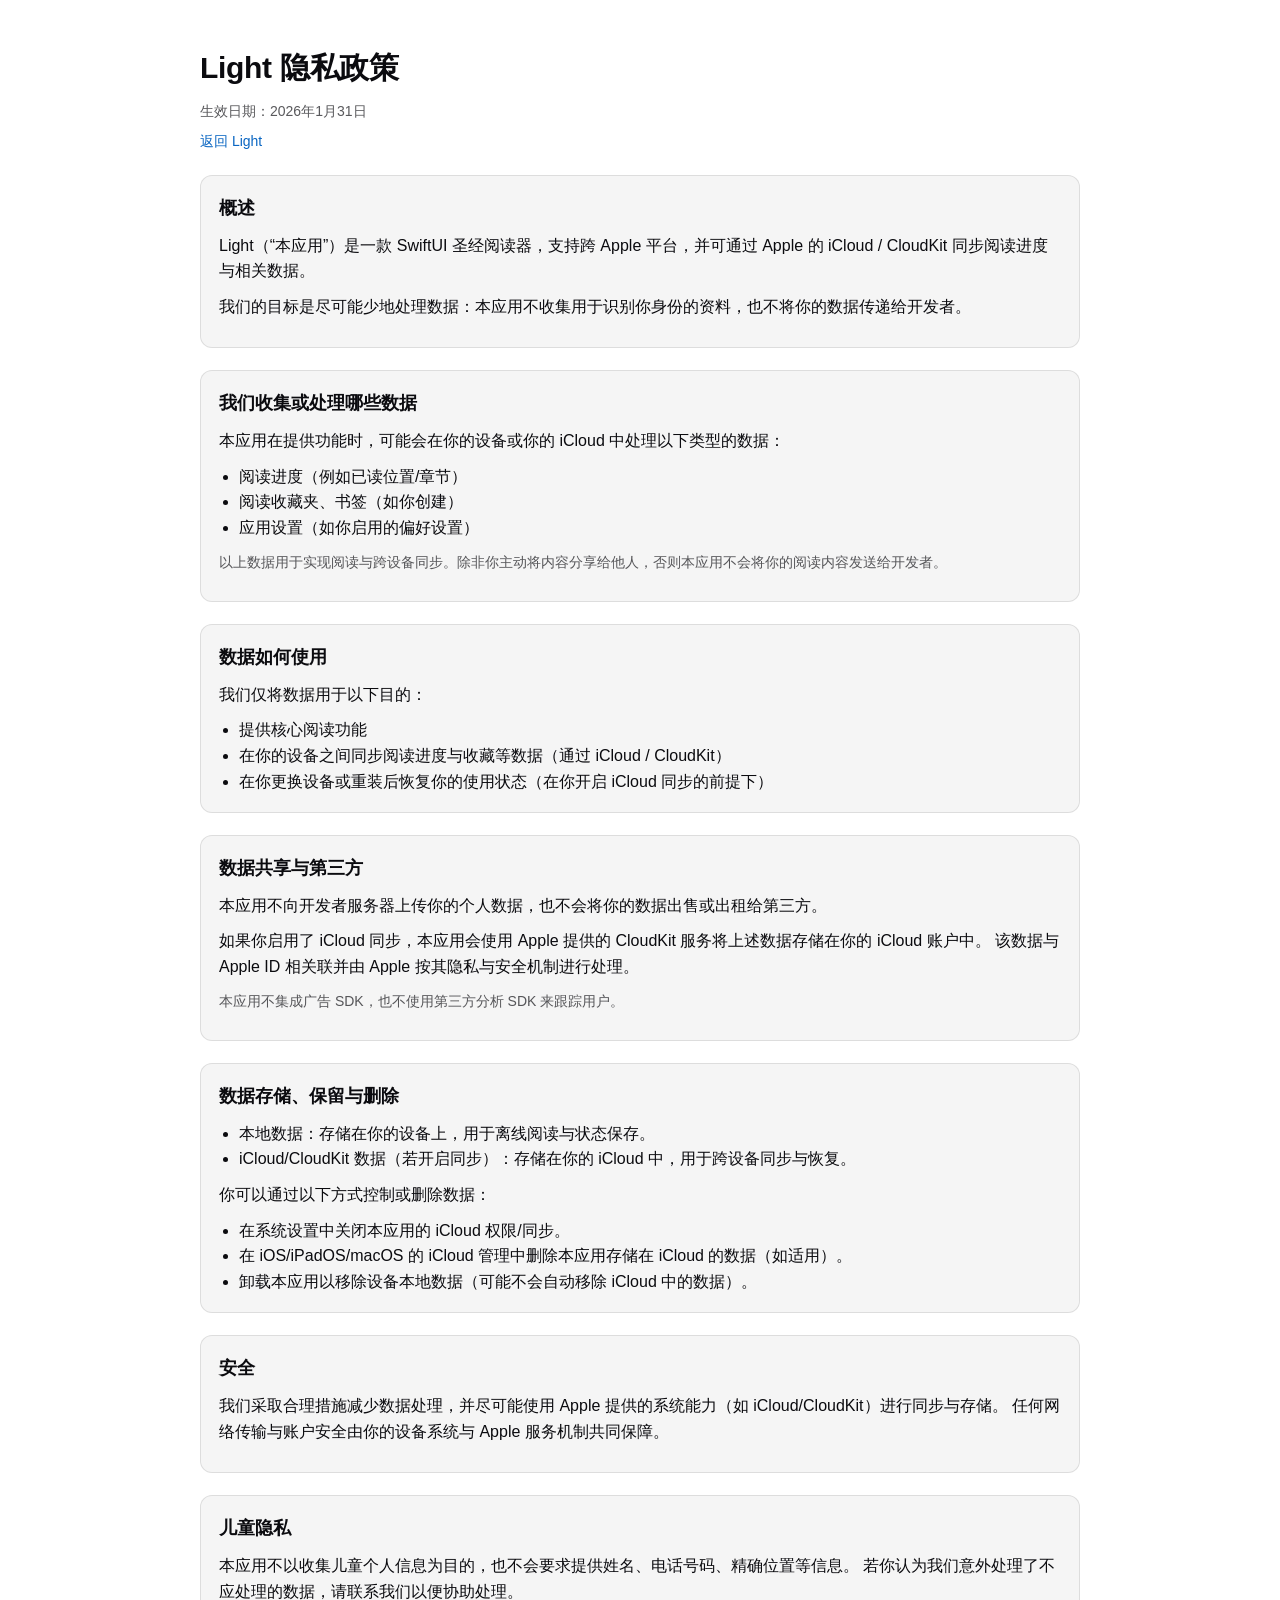
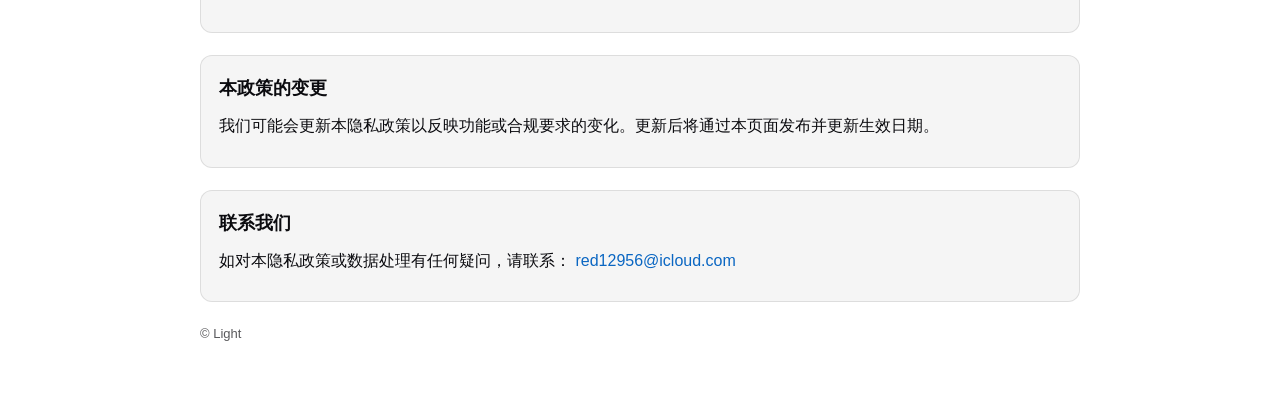
==== light-privacy.html @ f084c037 "Version 1" ====
<!doctype html>
<html lang="zh-CN">
	<head>
		<meta charset="utf-8" />
		<meta name="viewport" content="width=device-width, initial-scale=1" />
		<meta name="color-scheme" content="light dark" />
		<title>Light 隐私政策</title>
		<style>
			:root {
				--fg: #0b0b0f;
				--muted: rgba(11, 11, 15, 0.68);
				--bg: #ffffff;
				--card: rgba(11, 11, 15, 0.04);
				--border: rgba(11, 11, 15, 0.10);
				--link: #0a66c2;
			}

			@media (prefers-color-scheme: dark) {
				:root {
					--fg: #f5f6f8;
					--muted: rgba(245, 246, 248, 0.68);
					--bg: #0b0b0f;
					--card: rgba(245, 246, 248, 0.06);
					--border: rgba(245, 246, 248, 0.14);
					--link: #5aa7ff;
				}
			}

			html,
			body {
				margin: 0;
				padding: 0;
				background: var(--bg);
				color: var(--fg);
				font-family: -apple-system, BlinkMacSystemFont, "SF Pro Text", "Helvetica Neue",
					Helvetica, Arial, "PingFang SC", "Hiragino Sans GB", "Microsoft YaHei", sans-serif;
				line-height: 1.6;
			}

			.wrap {
				max-width: 920px;
				margin: 0 auto;
				padding: 44px 20px 60px;
				box-sizing: border-box;
			}

			header {
				margin-bottom: 22px;
			}

			h1 {
				margin: 0;
				font-size: 30px;
				letter-spacing: -0.01em;
			}

			.meta {
				margin-top: 8px;
				color: var(--muted);
				font-size: 14px;
			}

			a {
				color: var(--link);
				text-decoration: none;
			}

			a:hover {
				text-decoration: underline;
			}

			section {
				margin-top: 22px;
				padding: 18px 18px;
				border: 1px solid var(--border);
				background: var(--card);
				border-radius: 12px;
			}

			h2 {
				margin: 0 0 10px;
				font-size: 18px;
			}

			p {
				margin: 10px 0;
			}

			ul {
				margin: 10px 0 0;
				padding-left: 20px;
			}

			.note {
				color: var(--muted);
				font-size: 14px;
			}

			footer {
				margin-top: 22px;
				color: var(--muted);
				font-size: 13px;
			}
		</style>
	</head>
	<body>
		<main class="wrap">
			<header>
				<h1>Light 隐私政策</h1>
				<div class="meta">生效日期：2026年1月31日</div>
				<div class="meta"><a href="light.html">返回 Light</a></div>
			</header>

			<section>
				<h2>概述</h2>
				<p>
					Light（“本应用”）是一款 SwiftUI 圣经阅读器，支持跨 Apple 平台，并可通过 Apple 的
					iCloud / CloudKit 同步阅读进度与相关数据。
				</p>
				<p>
					我们的目标是尽可能少地处理数据：本应用不收集用于识别你身份的资料，也不将你的数据传递给开发者。
				</p>
			</section>

			<section>
				<h2>我们收集或处理哪些数据</h2>
				<p>本应用在提供功能时，可能会在你的设备或你的 iCloud 中处理以下类型的数据：</p>
				<ul>
					<li>阅读进度（例如已读位置/章节）</li>
					<li>阅读收藏夹、书签（如你创建）</li>
					<li>应用设置（如你启用的偏好设置）</li>
				</ul>
				<p class="note">
					以上数据用于实现阅读与跨设备同步。除非你主动将内容分享给他人，否则本应用不会将你的阅读内容发送给开发者。
				</p>
			</section>

			<section>
				<h2>数据如何使用</h2>
				<p>我们仅将数据用于以下目的：</p>
				<ul>
					<li>提供核心阅读功能</li>
					<li>在你的设备之间同步阅读进度与收藏等数据（通过 iCloud / CloudKit）</li>
					<li>在你更换设备或重装后恢复你的使用状态（在你开启 iCloud 同步的前提下）</li>
				</ul>
			</section>

			<section>
				<h2>数据共享与第三方</h2>
				<p>
					本应用不向开发者服务器上传你的个人数据，也不会将你的数据出售或出租给第三方。
				</p>
				<p>
					如果你启用了 iCloud 同步，本应用会使用 Apple 提供的 CloudKit 服务将上述数据存储在你的 iCloud 账户中。
					该数据与 Apple ID 相关联并由 Apple 按其隐私与安全机制进行处理。
				</p>
				<p class="note">
					本应用不集成广告 SDK，也不使用第三方分析 SDK 来跟踪用户。
				</p>
			</section>

			<section>
				<h2>数据存储、保留与删除</h2>
				<ul>
					<li>本地数据：存储在你的设备上，用于离线阅读与状态保存。</li>
					<li>iCloud/CloudKit 数据（若开启同步）：存储在你的 iCloud 中，用于跨设备同步与恢复。</li>
				</ul>
				<p>
					你可以通过以下方式控制或删除数据：
				</p>
				<ul>
					<li>在系统设置中关闭本应用的 iCloud 权限/同步。</li>
					<li>在 iOS/iPadOS/macOS 的 iCloud 管理中删除本应用存储在 iCloud 的数据（如适用）。</li>
					<li>卸载本应用以移除设备本地数据（可能不会自动移除 iCloud 中的数据）。</li>
				</ul>
			</section>

			<section>
				<h2>安全</h2>
				<p>
					我们采取合理措施减少数据处理，并尽可能使用 Apple 提供的系统能力（如 iCloud/CloudKit）进行同步与存储。
					任何网络传输与账户安全由你的设备系统与 Apple 服务机制共同保障。
				</p>
			</section>

			<section>
				<h2>儿童隐私</h2>
				<p>
					本应用不以收集儿童个人信息为目的，也不会要求提供姓名、电话号码、精确位置等信息。
					若你认为我们意外处理了不应处理的数据，请联系我们以便协助处理。
				</p>
			</section>

			<section>
				<h2>本政策的变更</h2>
				<p>
					我们可能会更新本隐私政策以反映功能或合规要求的变化。更新后将通过本页面发布并更新生效日期。
				</p>
			</section>

			<section>
				<h2>联系我们</h2>
				<p>
					如对本隐私政策或数据处理有任何疑问，请联系：
					<a href="mailto:red12956@icloud.com">red12956@icloud.com</a>
				</p>
			</section>

			<footer>
				<div>© Light</div>
			</footer>
		</main>
	</body>
</html>
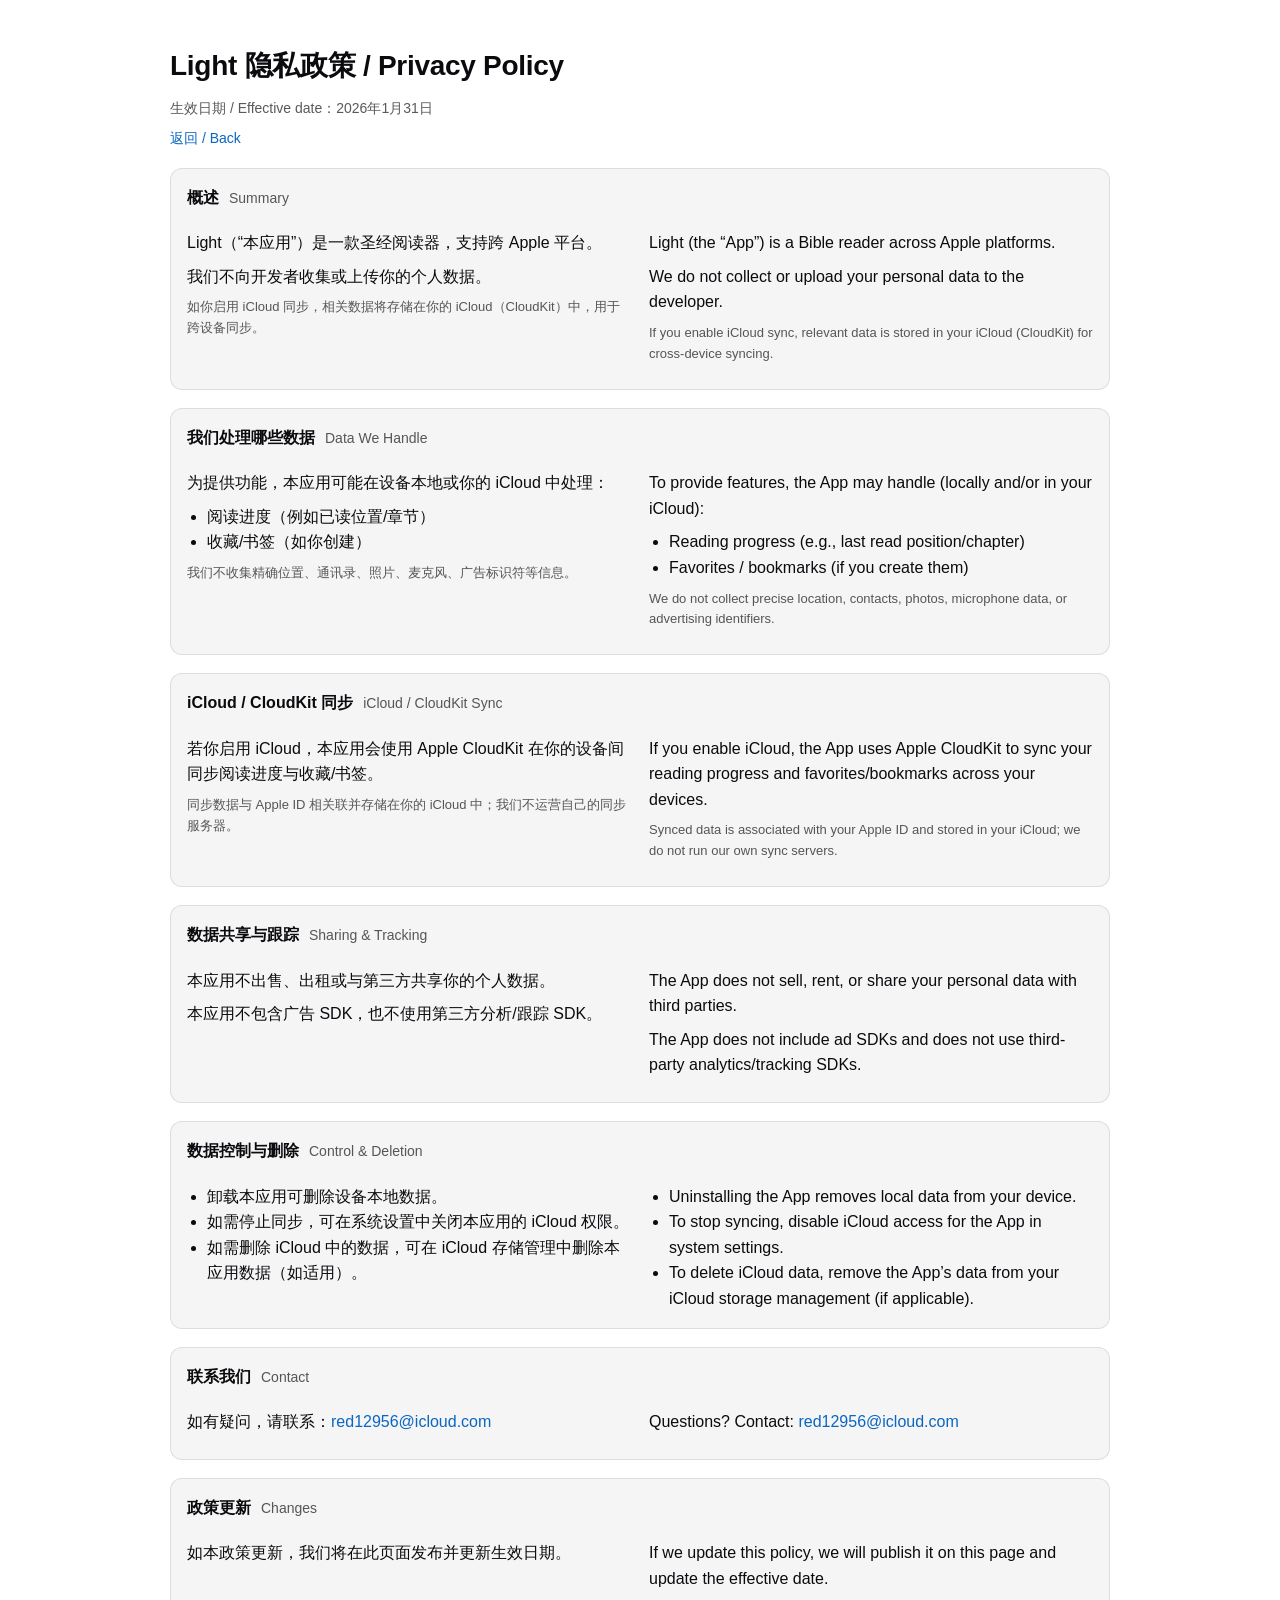
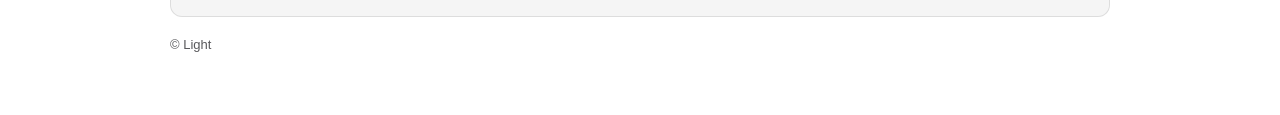
==== commit 462bc59c: "Version 2" ====
--- a/light-privacy.html
+++ b/light-privacy.html
@@ -4,7 +4,7 @@
 		<meta charset="utf-8" />
 		<meta name="viewport" content="width=device-width, initial-scale=1" />
 		<meta name="color-scheme" content="light dark" />
-		<title>Light 隐私政策</title>
+		<title>Light 隐私政策 / Privacy Policy</title>
 		<style>
 			:root {
 				--fg: #0b0b0f;
@@ -38,19 +38,19 @@
 			}
 
 			.wrap {
-				max-width: 920px;
+				max-width: 980px;
 				margin: 0 auto;
 				padding: 44px 20px 60px;
 				box-sizing: border-box;
 			}
 
 			header {
-				margin-bottom: 22px;
+				margin-bottom: 18px;
 			}
 
 			h1 {
 				margin: 0;
-				font-size: 30px;
+				font-size: 28px;
 				letter-spacing: -0.01em;
 			}
 
@@ -70,34 +70,61 @@
 			}
 
 			section {
-				margin-top: 22px;
-				padding: 18px 18px;
+				margin-top: 18px;
+				padding: 16px 16px;
 				border: 1px solid var(--border);
 				background: var(--card);
 				border-radius: 12px;
 			}
 
 			h2 {
-				margin: 0 0 10px;
-				font-size: 18px;
-			}
-
-			p {
-				margin: 10px 0;
-			}
-
-			ul {
-				margin: 10px 0 0;
+				margin: 0 0 12px;
+				font-size: 16px;
+				display: flex;
+				gap: 10px;
+				align-items: baseline;
+				flex-wrap: wrap;
+			}
+
+			h2 .en {
+				color: var(--muted);
+				font-weight: 500;
+				font-size: 14px;
+			}
+
+			.cols {
+				display: grid;
+				grid-template-columns: 1fr;
+				gap: 14px;
+			}
+
+			@media (min-width: 860px) {
+				.cols {
+					grid-template-columns: 1fr 1fr;
+					gap: 18px;
+				}
+			}
+
+			.col {
+				min-width: 0;
+			}
+
+			.col p {
+				margin: 8px 0;
+			}
+
+			.col ul {
+				margin: 8px 0 0;
 				padding-left: 20px;
 			}
 
 			.note {
 				color: var(--muted);
-				font-size: 14px;
+				font-size: 13px;
 			}
 
 			footer {
-				margin-top: 22px;
+				margin-top: 18px;
 				color: var(--muted);
 				font-size: 13px;
 			}
@@ -106,104 +133,119 @@
 	<body>
 		<main class="wrap">
 			<header>
-				<h1>Light 隐私政策</h1>
-				<div class="meta">生效日期：2026年1月31日</div>
-				<div class="meta"><a href="light.html">返回 Light</a></div>
+				<h1>Light 隐私政策 / Privacy Policy</h1>
+				<div class="meta">生效日期 / Effective date：2026年1月31日</div>
+				<div class="meta"><a href="light.html">返回 / Back</a></div>
 			</header>
 
 			<section>
-				<h2>概述</h2>
-				<p>
-					Light（“本应用”）是一款 SwiftUI 圣经阅读器，支持跨 Apple 平台，并可通过 Apple 的
-					iCloud / CloudKit 同步阅读进度与相关数据。
-				</p>
-				<p>
-					我们的目标是尽可能少地处理数据：本应用不收集用于识别你身份的资料，也不将你的数据传递给开发者。
-				</p>
-			</section>
-
-			<section>
-				<h2>我们收集或处理哪些数据</h2>
-				<p>本应用在提供功能时，可能会在你的设备或你的 iCloud 中处理以下类型的数据：</p>
-				<ul>
-					<li>阅读进度（例如已读位置/章节）</li>
-					<li>阅读收藏夹、书签（如你创建）</li>
-					<li>应用设置（如你启用的偏好设置）</li>
-				</ul>
-				<p class="note">
-					以上数据用于实现阅读与跨设备同步。除非你主动将内容分享给他人，否则本应用不会将你的阅读内容发送给开发者。
-				</p>
-			</section>
-
-			<section>
-				<h2>数据如何使用</h2>
-				<p>我们仅将数据用于以下目的：</p>
-				<ul>
-					<li>提供核心阅读功能</li>
-					<li>在你的设备之间同步阅读进度与收藏等数据（通过 iCloud / CloudKit）</li>
-					<li>在你更换设备或重装后恢复你的使用状态（在你开启 iCloud 同步的前提下）</li>
-				</ul>
-			</section>
-
-			<section>
-				<h2>数据共享与第三方</h2>
-				<p>
-					本应用不向开发者服务器上传你的个人数据，也不会将你的数据出售或出租给第三方。
-				</p>
-				<p>
-					如果你启用了 iCloud 同步，本应用会使用 Apple 提供的 CloudKit 服务将上述数据存储在你的 iCloud 账户中。
-					该数据与 Apple ID 相关联并由 Apple 按其隐私与安全机制进行处理。
-				</p>
-				<p class="note">
-					本应用不集成广告 SDK，也不使用第三方分析 SDK 来跟踪用户。
-				</p>
-			</section>
-
-			<section>
-				<h2>数据存储、保留与删除</h2>
-				<ul>
-					<li>本地数据：存储在你的设备上，用于离线阅读与状态保存。</li>
-					<li>iCloud/CloudKit 数据（若开启同步）：存储在你的 iCloud 中，用于跨设备同步与恢复。</li>
-				</ul>
-				<p>
-					你可以通过以下方式控制或删除数据：
-				</p>
-				<ul>
-					<li>在系统设置中关闭本应用的 iCloud 权限/同步。</li>
-					<li>在 iOS/iPadOS/macOS 的 iCloud 管理中删除本应用存储在 iCloud 的数据（如适用）。</li>
-					<li>卸载本应用以移除设备本地数据（可能不会自动移除 iCloud 中的数据）。</li>
-				</ul>
-			</section>
-
-			<section>
-				<h2>安全</h2>
-				<p>
-					我们采取合理措施减少数据处理，并尽可能使用 Apple 提供的系统能力（如 iCloud/CloudKit）进行同步与存储。
-					任何网络传输与账户安全由你的设备系统与 Apple 服务机制共同保障。
-				</p>
-			</section>
-
-			<section>
-				<h2>儿童隐私</h2>
-				<p>
-					本应用不以收集儿童个人信息为目的，也不会要求提供姓名、电话号码、精确位置等信息。
-					若你认为我们意外处理了不应处理的数据，请联系我们以便协助处理。
-				</p>
-			</section>
-
-			<section>
-				<h2>本政策的变更</h2>
-				<p>
-					我们可能会更新本隐私政策以反映功能或合规要求的变化。更新后将通过本页面发布并更新生效日期。
-				</p>
-			</section>
-
-			<section>
-				<h2>联系我们</h2>
-				<p>
-					如对本隐私政策或数据处理有任何疑问，请联系：
-					<a href="mailto:red12956@icloud.com">red12956@icloud.com</a>
-				</p>
+				<h2><span>概述</span><span class="en">Summary</span></h2>
+				<div class="cols">
+					<div class="col" lang="zh-CN">
+						<p>Light（“本应用”）是一款圣经阅读器，支持跨 Apple 平台。</p>
+						<p>我们不向开发者收集或上传你的个人数据。</p>
+						<p class="note">如你启用 iCloud 同步，相关数据将存储在你的 iCloud（CloudKit）中，用于跨设备同步。</p>
+					</div>
+					<div class="col" lang="en">
+						<p>Light (the “App”) is a Bible reader across Apple platforms.</p>
+						<p>We do not collect or upload your personal data to the developer.</p>
+						<p class="note">If you enable iCloud sync, relevant data is stored in your iCloud (CloudKit) for cross-device syncing.</p>
+					</div>
+				</div>
+			</section>
+
+			<section>
+				<h2><span>我们处理哪些数据</span><span class="en">Data We Handle</span></h2>
+				<div class="cols">
+					<div class="col" lang="zh-CN">
+						<p>为提供功能，本应用可能在设备本地或你的 iCloud 中处理：</p>
+						<ul>
+							<li>阅读进度（例如已读位置/章节）</li>
+							<li>收藏/书签（如你创建）</li>
+						</ul>
+						<p class="note">我们不收集精确位置、通讯录、照片、麦克风、广告标识符等信息。</p>
+					</div>
+					<div class="col" lang="en">
+						<p>To provide features, the App may handle (locally and/or in your iCloud):</p>
+						<ul>
+							<li>Reading progress (e.g., last read position/chapter)</li>
+							<li>Favorites / bookmarks (if you create them)</li>
+						</ul>
+						<p class="note">We do not collect precise location, contacts, photos, microphone data, or advertising identifiers.</p>
+					</div>
+				</div>
+			</section>
+
+			<section>
+				<h2><span>iCloud / CloudKit 同步</span><span class="en">iCloud / CloudKit Sync</span></h2>
+				<div class="cols">
+					<div class="col" lang="zh-CN">
+						<p>若你启用 iCloud，本应用会使用 Apple CloudKit 在你的设备间同步阅读进度与收藏/书签。</p>
+						<p class="note">同步数据与 Apple ID 相关联并存储在你的 iCloud 中；我们不运营自己的同步服务器。</p>
+					</div>
+					<div class="col" lang="en">
+						<p>If you enable iCloud, the App uses Apple CloudKit to sync your reading progress and favorites/bookmarks across your devices.</p>
+						<p class="note">Synced data is associated with your Apple ID and stored in your iCloud; we do not run our own sync servers.</p>
+					</div>
+				</div>
+			</section>
+
+			<section>
+				<h2><span>数据共享与跟踪</span><span class="en">Sharing & Tracking</span></h2>
+				<div class="cols">
+					<div class="col" lang="zh-CN">
+						<p>本应用不出售、出租或与第三方共享你的个人数据。</p>
+						<p>本应用不包含广告 SDK，也不使用第三方分析/跟踪 SDK。</p>
+					</div>
+					<div class="col" lang="en">
+						<p>The App does not sell, rent, or share your personal data with third parties.</p>
+						<p>The App does not include ad SDKs and does not use third-party analytics/tracking SDKs.</p>
+					</div>
+				</div>
+			</section>
+
+			<section>
+				<h2><span>数据控制与删除</span><span class="en">Control & Deletion</span></h2>
+				<div class="cols">
+					<div class="col" lang="zh-CN">
+						<ul>
+							<li>卸载本应用可删除设备本地数据。</li>
+							<li>如需停止同步，可在系统设置中关闭本应用的 iCloud 权限。</li>
+							<li>如需删除 iCloud 中的数据，可在 iCloud 存储管理中删除本应用数据（如适用）。</li>
+						</ul>
+					</div>
+					<div class="col" lang="en">
+						<ul>
+							<li>Uninstalling the App removes local data from your device.</li>
+							<li>To stop syncing, disable iCloud access for the App in system settings.</li>
+							<li>To delete iCloud data, remove the App’s data from your iCloud storage management (if applicable).</li>
+						</ul>
+					</div>
+				</div>
+			</section>
+
+			<section>
+				<h2><span>联系我们</span><span class="en">Contact</span></h2>
+				<div class="cols">
+					<div class="col" lang="zh-CN">
+						<p>如有疑问，请联系：<a href="mailto:red12956@icloud.com">red12956@icloud.com</a></p>
+					</div>
+					<div class="col" lang="en">
+						<p>Questions? Contact: <a href="mailto:red12956@icloud.com">red12956@icloud.com</a></p>
+					</div>
+				</div>
+			</section>
+
+			<section>
+				<h2><span>政策更新</span><span class="en">Changes</span></h2>
+				<div class="cols">
+					<div class="col" lang="zh-CN">
+						<p>如本政策更新，我们将在此页面发布并更新生效日期。</p>
+					</div>
+					<div class="col" lang="en">
+						<p>If we update this policy, we will publish it on this page and update the effective date.</p>
+					</div>
+				</div>
 			</section>
 
 			<footer>
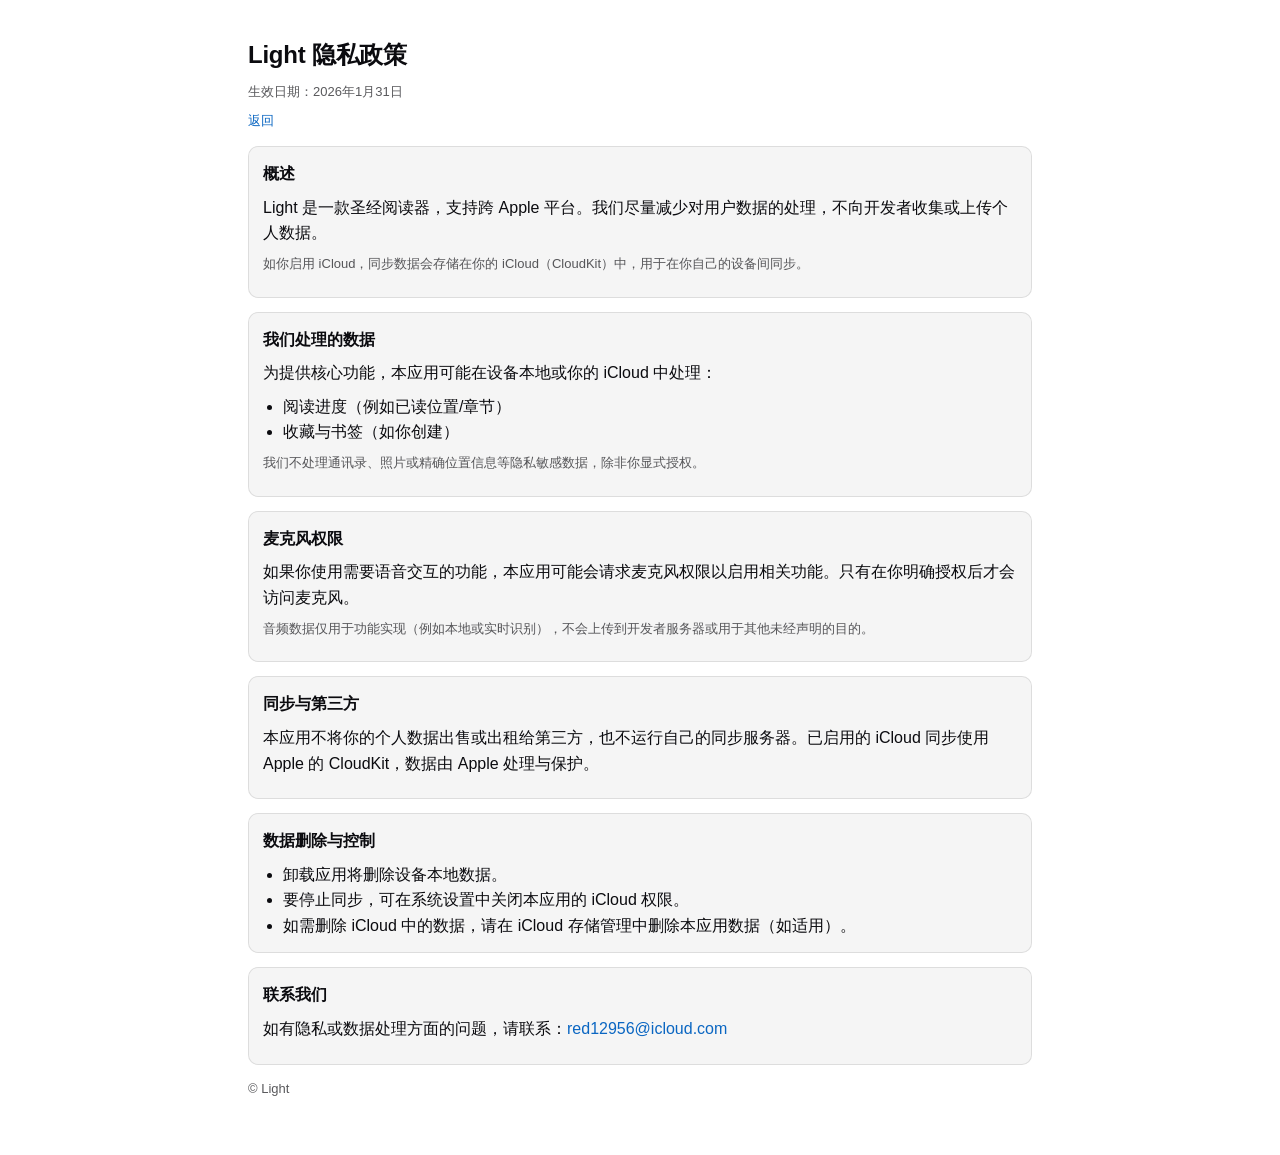
==== commit b1395172: "update" ====
--- a/light-privacy.html
+++ b/light-privacy.html
@@ -1,256 +1,135 @@
 <!doctype html>
 <html lang="zh-CN">
-	<head>
-		<meta charset="utf-8" />
-		<meta name="viewport" content="width=device-width, initial-scale=1" />
-		<meta name="color-scheme" content="light dark" />
-		<title>Light 隐私政策 / Privacy Policy</title>
-		<style>
-			:root {
-				--fg: #0b0b0f;
-				--muted: rgba(11, 11, 15, 0.68);
-				--bg: #ffffff;
-				--card: rgba(11, 11, 15, 0.04);
-				--border: rgba(11, 11, 15, 0.10);
-				--link: #0a66c2;
-			}
+  <head>
+    <meta charset="utf-8" />
+    <meta name="viewport" content="width=device-width, initial-scale=1" />
+    <meta name="color-scheme" content="light dark" />
+    <title>Light 隐私政策</title>
+    <style>
+      :root {
+        --fg: #0b0b0f;
+        --muted: rgba(11, 11, 15, 0.68);
+        --bg: #ffffff;
+        --card: rgba(11, 11, 15, 0.04);
+        --border: rgba(11, 11, 15, 0.10);
+        --link: #0a66c2;
+      }
 
-			@media (prefers-color-scheme: dark) {
-				:root {
-					--fg: #f5f6f8;
-					--muted: rgba(245, 246, 248, 0.68);
-					--bg: #0b0b0f;
-					--card: rgba(245, 246, 248, 0.06);
-					--border: rgba(245, 246, 248, 0.14);
-					--link: #5aa7ff;
-				}
-			}
+      @media (prefers-color-scheme: dark) {
+        :root {
+          --fg: #f5f6f8;
+          --muted: rgba(245, 246, 248, 0.68);
+          --bg: #0b0b0f;
+          --card: rgba(245, 246, 248, 0.06);
+          --border: rgba(245, 246, 248, 0.14);
+          --link: #5aa7ff;
+        }
+      }
 
-			html,
-			body {
-				margin: 0;
-				padding: 0;
-				background: var(--bg);
-				color: var(--fg);
-				font-family: -apple-system, BlinkMacSystemFont, "SF Pro Text", "Helvetica Neue",
-					Helvetica, Arial, "PingFang SC", "Hiragino Sans GB", "Microsoft YaHei", sans-serif;
-				line-height: 1.6;
-			}
+      html,
+      body {
+        margin: 0;
+        padding: 0;
+        background: var(--bg);
+        color: var(--fg);
+        font-family: -apple-system, BlinkMacSystemFont, "SF Pro Text", "Helvetica Neue",
+          Helvetica, Arial, "PingFang SC", "Hiragino Sans GB", "Microsoft YaHei", sans-serif;
+        line-height: 1.6;
+      }
 
-			.wrap {
-				max-width: 980px;
-				margin: 0 auto;
-				padding: 44px 20px 60px;
-				box-sizing: border-box;
-			}
+      .wrap {
+        max-width: 820px;
+        margin: 0 auto;
+        padding: 36px 18px 56px;
+        box-sizing: border-box;
+      }
 
-			header {
-				margin-bottom: 18px;
-			}
+      header {
+        margin-bottom: 14px;
+      }
 
-			h1 {
-				margin: 0;
-				font-size: 28px;
-				letter-spacing: -0.01em;
-			}
+      h1 {
+        margin: 0;
+        font-size: 24px;
+        letter-spacing: -0.01em;
+      }
 
-			.meta {
-				margin-top: 8px;
-				color: var(--muted);
-				font-size: 14px;
-			}
+      .meta {
+        margin-top: 8px;
+        color: var(--muted);
+        font-size: 13px;
+      }
 
-			a {
-				color: var(--link);
-				text-decoration: none;
-			}
+      a { color: var(--link); text-decoration: none; }
+      a:hover { text-decoration: underline; }
 
-			a:hover {
-				text-decoration: underline;
-			}
+      section {
+        margin-top: 14px;
+        padding: 14px;
+        border: 1px solid var(--border);
+        background: var(--card);
+        border-radius: 10px;
+      }
 
-			section {
-				margin-top: 18px;
-				padding: 16px 16px;
-				border: 1px solid var(--border);
-				background: var(--card);
-				border-radius: 12px;
-			}
+      h2 { margin: 0 0 8px; font-size: 16px; }
+      p { margin: 8px 0; }
+      ul { margin: 8px 0 0; padding-left: 20px; }
+      .note { color: var(--muted); font-size: 13px; }
+      footer { margin-top: 14px; color: var(--muted); font-size: 13px; }
+    </style>
+  </head>
+  <body>
+    <main class="wrap">
+      <header>
+        <h1>Light 隐私政策</h1>
+        <div class="meta">生效日期：2026年1月31日</div>
+        <div class="meta"><a href="light.html">返回</a></div>
+      </header>
 
-			h2 {
-				margin: 0 0 12px;
-				font-size: 16px;
-				display: flex;
-				gap: 10px;
-				align-items: baseline;
-				flex-wrap: wrap;
-			}
+      <section>
+        <h2>概述</h2>
+        <p>Light 是一款圣经阅读器，支持跨 Apple 平台。我们尽量减少对用户数据的处理，不向开发者收集或上传个人数据。</p>
+        <p class="note">如你启用 iCloud，同步数据会存储在你的 iCloud（CloudKit）中，用于在你自己的设备间同步。</p>
+      </section>
 
-			h2 .en {
-				color: var(--muted);
-				font-weight: 500;
-				font-size: 14px;
-			}
+      <section>
+        <h2>我们处理的数据</h2>
+        <p>为提供核心功能，本应用可能在设备本地或你的 iCloud 中处理：</p>
+        <ul>
+          <li>阅读进度（例如已读位置/章节）</li>
+          <li>收藏与书签（如你创建）</li>
+        </ul>
+        <p class="note">我们不处理通讯录、照片或精确位置信息等隐私敏感数据，除非你显式授权。</p>
+      </section>
 
-			.cols {
-				display: grid;
-				grid-template-columns: 1fr;
-				gap: 14px;
-			}
+      <section>
+        <h2>麦克风权限</h2>
+        <p>如果你使用需要语音交互的功能，本应用可能会请求麦克风权限以启用相关功能。只有在你明确授权后才会访问麦克风。</p>
+        <p class="note">音频数据仅用于功能实现（例如本地或实时识别），不会上传到开发者服务器或用于其他未经声明的目的。</p>
+      </section>
 
-			@media (min-width: 860px) {
-				.cols {
-					grid-template-columns: 1fr 1fr;
-					gap: 18px;
-				}
-			}
+      <section>
+        <h2>同步与第三方</h2>
+        <p>本应用不将你的个人数据出售或出租给第三方，也不运行自己的同步服务器。已启用的 iCloud 同步使用 Apple 的 CloudKit，数据由 Apple 处理与保护。</p>
+      </section>
 
-			.col {
-				min-width: 0;
-			}
+      <section>
+        <h2>数据删除与控制</h2>
+        <ul>
+          <li>卸载应用将删除设备本地数据。</li>
+          <li>要停止同步，可在系统设置中关闭本应用的 iCloud 权限。</li>
+          <li>如需删除 iCloud 中的数据，请在 iCloud 存储管理中删除本应用数据（如适用）。</li>
+        </ul>
+      </section>
 
-			.col p {
-				margin: 8px 0;
-			}
+      <section>
+        <h2>联系我们</h2>
+        <p>如有隐私或数据处理方面的问题，请联系：<a href="mailto:red12956@icloud.com">red12956@icloud.com</a></p>
+      </section>
 
-			.col ul {
-				margin: 8px 0 0;
-				padding-left: 20px;
-			}
-
-			.note {
-				color: var(--muted);
-				font-size: 13px;
-			}
-
-			footer {
-				margin-top: 18px;
-				color: var(--muted);
-				font-size: 13px;
-			}
-		</style>
-	</head>
-	<body>
-		<main class="wrap">
-			<header>
-				<h1>Light 隐私政策 / Privacy Policy</h1>
-				<div class="meta">生效日期 / Effective date：2026年1月31日</div>
-				<div class="meta"><a href="light.html">返回 / Back</a></div>
-			</header>
-
-			<section>
-				<h2><span>概述</span><span class="en">Summary</span></h2>
-				<div class="cols">
-					<div class="col" lang="zh-CN">
-						<p>Light（“本应用”）是一款圣经阅读器，支持跨 Apple 平台。</p>
-						<p>我们不向开发者收集或上传你的个人数据。</p>
-						<p class="note">如你启用 iCloud 同步，相关数据将存储在你的 iCloud（CloudKit）中，用于跨设备同步。</p>
-					</div>
-					<div class="col" lang="en">
-						<p>Light (the “App”) is a Bible reader across Apple platforms.</p>
-						<p>We do not collect or upload your personal data to the developer.</p>
-						<p class="note">If you enable iCloud sync, relevant data is stored in your iCloud (CloudKit) for cross-device syncing.</p>
-					</div>
-				</div>
-			</section>
-
-			<section>
-				<h2><span>我们处理哪些数据</span><span class="en">Data We Handle</span></h2>
-				<div class="cols">
-					<div class="col" lang="zh-CN">
-						<p>为提供功能，本应用可能在设备本地或你的 iCloud 中处理：</p>
-						<ul>
-							<li>阅读进度（例如已读位置/章节）</li>
-							<li>收藏/书签（如你创建）</li>
-						</ul>
-						<p class="note">我们不收集精确位置、通讯录、照片、麦克风、广告标识符等信息。</p>
-					</div>
-					<div class="col" lang="en">
-						<p>To provide features, the App may handle (locally and/or in your iCloud):</p>
-						<ul>
-							<li>Reading progress (e.g., last read position/chapter)</li>
-							<li>Favorites / bookmarks (if you create them)</li>
-						</ul>
-						<p class="note">We do not collect precise location, contacts, photos, microphone data, or advertising identifiers.</p>
-					</div>
-				</div>
-			</section>
-
-			<section>
-				<h2><span>iCloud / CloudKit 同步</span><span class="en">iCloud / CloudKit Sync</span></h2>
-				<div class="cols">
-					<div class="col" lang="zh-CN">
-						<p>若你启用 iCloud，本应用会使用 Apple CloudKit 在你的设备间同步阅读进度与收藏/书签。</p>
-						<p class="note">同步数据与 Apple ID 相关联并存储在你的 iCloud 中；我们不运营自己的同步服务器。</p>
-					</div>
-					<div class="col" lang="en">
-						<p>If you enable iCloud, the App uses Apple CloudKit to sync your reading progress and favorites/bookmarks across your devices.</p>
-						<p class="note">Synced data is associated with your Apple ID and stored in your iCloud; we do not run our own sync servers.</p>
-					</div>
-				</div>
-			</section>
-
-			<section>
-				<h2><span>数据共享与跟踪</span><span class="en">Sharing & Tracking</span></h2>
-				<div class="cols">
-					<div class="col" lang="zh-CN">
-						<p>本应用不出售、出租或与第三方共享你的个人数据。</p>
-						<p>本应用不包含广告 SDK，也不使用第三方分析/跟踪 SDK。</p>
-					</div>
-					<div class="col" lang="en">
-						<p>The App does not sell, rent, or share your personal data with third parties.</p>
-						<p>The App does not include ad SDKs and does not use third-party analytics/tracking SDKs.</p>
-					</div>
-				</div>
-			</section>
-
-			<section>
-				<h2><span>数据控制与删除</span><span class="en">Control & Deletion</span></h2>
-				<div class="cols">
-					<div class="col" lang="zh-CN">
-						<ul>
-							<li>卸载本应用可删除设备本地数据。</li>
-							<li>如需停止同步，可在系统设置中关闭本应用的 iCloud 权限。</li>
-							<li>如需删除 iCloud 中的数据，可在 iCloud 存储管理中删除本应用数据（如适用）。</li>
-						</ul>
-					</div>
-					<div class="col" lang="en">
-						<ul>
-							<li>Uninstalling the App removes local data from your device.</li>
-							<li>To stop syncing, disable iCloud access for the App in system settings.</li>
-							<li>To delete iCloud data, remove the App’s data from your iCloud storage management (if applicable).</li>
-						</ul>
-					</div>
-				</div>
-			</section>
-
-			<section>
-				<h2><span>联系我们</span><span class="en">Contact</span></h2>
-				<div class="cols">
-					<div class="col" lang="zh-CN">
-						<p>如有疑问，请联系：<a href="mailto:red12956@icloud.com">red12956@icloud.com</a></p>
-					</div>
-					<div class="col" lang="en">
-						<p>Questions? Contact: <a href="mailto:red12956@icloud.com">red12956@icloud.com</a></p>
-					</div>
-				</div>
-			</section>
-
-			<section>
-				<h2><span>政策更新</span><span class="en">Changes</span></h2>
-				<div class="cols">
-					<div class="col" lang="zh-CN">
-						<p>如本政策更新，我们将在此页面发布并更新生效日期。</p>
-					</div>
-					<div class="col" lang="en">
-						<p>If we update this policy, we will publish it on this page and update the effective date.</p>
-					</div>
-				</div>
-			</section>
-
-			<footer>
-				<div>© Light</div>
-			</footer>
-		</main>
-	</body>
+      <footer>
+        <div>© Light</div>
+      </footer>
+    </main>
+  </body>
 </html>
